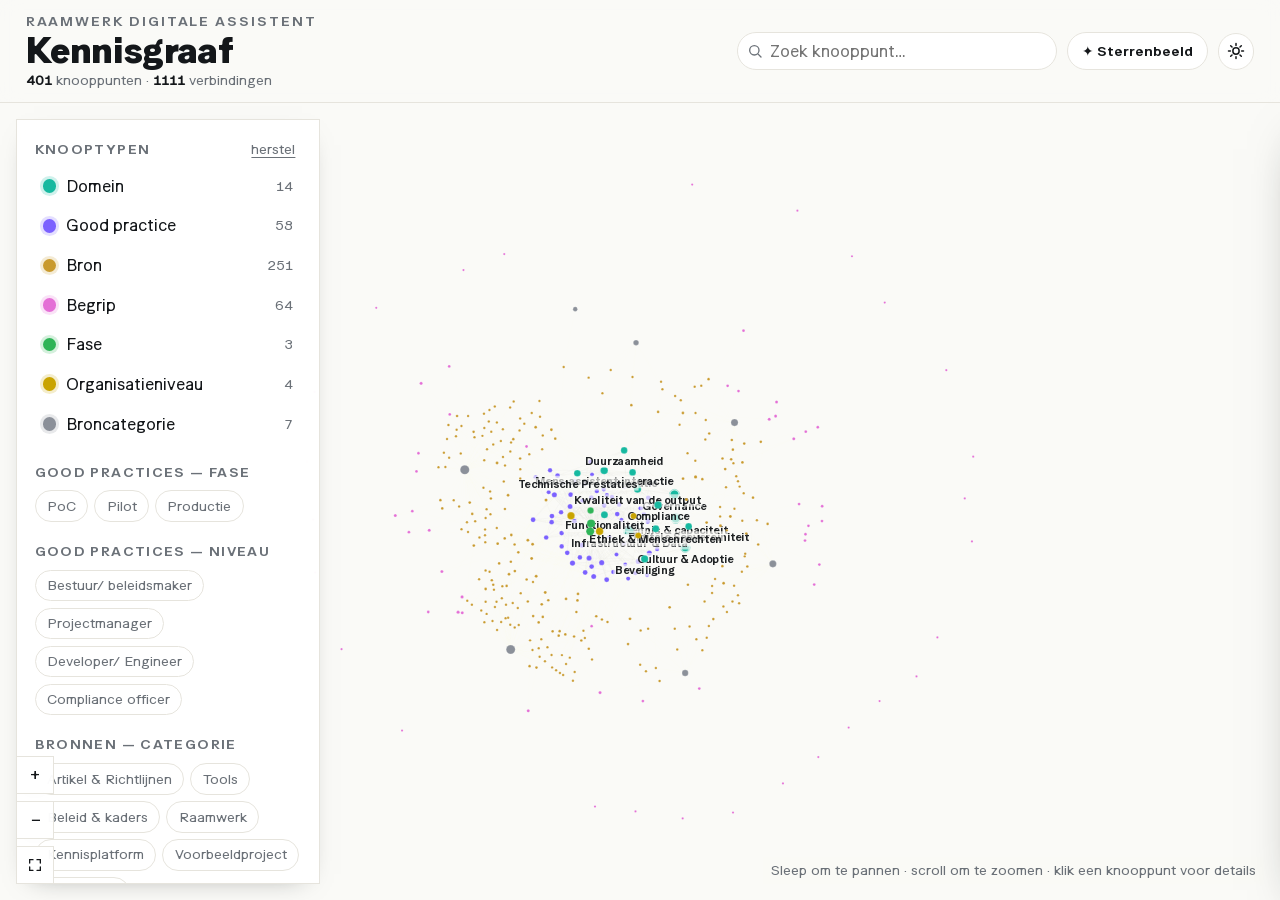
==== kennisgraaf/index.html @ 182a6f9e "add knowledge graph" ====
<!doctype html>
<html lang="nl">
<head>
  <meta charset="utf-8" />
  <meta name="viewport" content="width=device-width, initial-scale=1, viewport-fit=cover" />
  <title>Kennisgraaf — Raamwerk Digitale Assistent</title>
  <meta name="description" content="Interactieve kennisgraaf van het Raamwerk Digitale Assistent: domeinen, good practices, bronnen, begrippen en filters en hun onderlinge verbanden." />

  <!-- no-flash theme: set before first paint -->
  <script>
    (function () {
      try {
        var q = new URLSearchParams(location.search).get('theme');
        var t = (q === 'dark' || q === 'light') ? q : localStorage.getItem('kg-theme');
        if (!t) t = matchMedia('(prefers-color-scheme: dark)').matches ? 'dark' : 'light';
        document.documentElement.setAttribute('data-theme', t);
      } catch (e) {}
    })();
  </script>

  <link rel="preload" href="./fonts/EaseSemiDisplay-Black.woff2" as="font" type="font/woff2" crossorigin />
  <link rel="preload" href="./fonts/EaseDisplay-Regular.woff2" as="font" type="font/woff2" crossorigin />
  <link rel="stylesheet" href="./styles.css" />
</head>
<body>
  <div id="app">
    <!-- ============ top bar ============ -->
    <header class="topbar">
      <div class="brand">
        <span class="eyebrow">Raamwerk Digitale Assistent</span>
        <h1>Kennisgraaf</h1>
        <span class="sub"><b id="count-nodes">0</b> knooppunten · <b id="count-edges">0</b> verbindingen</span>
      </div>

      <div class="topbar-spacer"></div>

      <div class="topbar-tools">
        <div class="search">
          <svg class="ic" width="16" height="16" viewBox="0 0 24 24" fill="none" stroke="currentColor" stroke-width="2" stroke-linecap="round" aria-hidden="true">
            <circle cx="11" cy="11" r="7" /><path d="M21 21l-4.3-4.3" />
          </svg>
          <input id="search" type="search" placeholder="Zoek knooppunt…" autocomplete="off" aria-label="Zoek in de graaf" />
          <div class="search-results" id="search-results" role="listbox"></div>
        </div>

        <a class="switchlink" href="./melkweg.html" title="Sterrenbeeld-weergave (ringen)">✦ Sterrenbeeld</a>

        <button class="iconbtn filters-toggle" id="filters-toggle" aria-label="Toon/verberg filters" title="Filters">
          <svg width="18" height="18" viewBox="0 0 24 24" fill="none" stroke="currentColor" stroke-width="2" stroke-linecap="round" aria-hidden="true">
            <path d="M4 6h16M7 12h10M10 18h4" />
          </svg>
        </button>

        <button class="iconbtn" id="theme-toggle" aria-label="Wissel licht/donker thema" title="Licht / donker">
          <svg class="sun" width="18" height="18" viewBox="0 0 24 24" fill="none" stroke="currentColor" stroke-width="2" stroke-linecap="round" aria-hidden="true">
            <circle cx="12" cy="12" r="4.2" /><path d="M12 2v2.5M12 19.5V22M2 12h2.5M19.5 12H22M4.9 4.9l1.8 1.8M17.3 17.3l1.8 1.8M19.1 4.9l-1.8 1.8M6.7 17.3l-1.8 1.8" />
          </svg>
          <svg class="moon" width="18" height="18" viewBox="0 0 24 24" fill="currentColor" aria-hidden="true">
            <path d="M20 14.5A8 8 0 0 1 9.5 4a.7.7 0 0 0-.95-.86A9.3 9.3 0 1 0 20.86 15.5a.7.7 0 0 0-.86-1z" />
          </svg>
        </button>
      </div>
    </header>

    <!-- ============ stage ============ -->
    <main class="stage">
      <div id="graph"></div>

      <div class="loading" id="loading" aria-live="polite">
        Kennisgraaf laden<span class="dot"></span><span class="dot"></span><span class="dot"></span>
      </div>

      <aside class="rail" id="rail" aria-label="Legenda en filters"></aside>

      <div class="controls" role="group" aria-label="Zoomknoppen">
        <button id="zoom-in" aria-label="Inzoomen" title="Inzoomen">+</button>
        <button id="zoom-out" aria-label="Uitzoomen" title="Uitzoomen">−</button>
        <button id="zoom-fit" aria-label="Passend maken" title="Passend maken">
          <svg width="16" height="16" viewBox="0 0 24 24" fill="none" stroke="currentColor" stroke-width="2" stroke-linecap="round" aria-hidden="true">
            <path d="M4 9V4h5M20 9V4h-5M4 15v5h5M20 15v5h-5" />
          </svg>
        </button>
      </div>

      <div class="hint">Sleep om te pannen · scroll om te zoomen · klik een knooppunt voor details</div>
      <div class="gtip" id="gtip"></div>

      <aside class="panel" id="panel" aria-label="Details" aria-hidden="true"></aside>
    </main>
  </div>

  <!-- force-graph (canvas 2D, d3-force engine) — vendored locally, no external requests -->
  <script src="./vendor/force-graph.min.js"></script>
  <!-- data as a window global (works over http.server AND file://) -->
  <script src="./graph-data.js"></script>
  <!-- app -->
  <script src="./app.js"></script>
</body>
</html>
---- kennisgraaf/styles.css ----
/* =========================================================================
   Kennisgraaf — standalone interactive knowledge graph
   Design language adapted from AP_microsite (editorial: paper/ink + accents,
   fluid type, self-hosted Ease display font, sharp corners, hairline rules).
   ========================================================================= */

/* ---- fonts (self-hosted, relative) ------------------------------------- */
@font-face { font-family:"Ease Display";    src:url("./fonts/EaseDisplay-Regular.woff2") format("woff2");     font-weight:400; font-style:normal; font-display:swap; }
@font-face { font-family:"Ease SemiDisplay"; src:url("./fonts/EaseSemiDisplay-Semibold.woff2") format("woff2"); font-weight:600; font-style:normal; font-display:swap; }
@font-face { font-family:"Ease SemiDisplay"; src:url("./fonts/EaseSemiDisplay-Black.woff2") format("woff2");    font-weight:900; font-style:normal; font-display:swap; }
@font-face { font-family:"DM Sans"; src:url("./fonts/DMSans-Regular.woff2") format("woff2");  font-weight:400; font-style:normal; font-display:swap; }
@font-face { font-family:"DM Sans"; src:url("./fonts/DMSans-SemiBold.woff2") format("woff2"); font-weight:600; font-style:normal; font-display:swap; }
@font-face { font-family:"DM Sans"; src:url("./fonts/DMSans-Bold.woff2") format("woff2");     font-weight:700 900; font-style:normal; font-display:swap; }

/* ---- tokens ------------------------------------------------------------ */
:root {
  --paper:#fafaf7; --ink:#14171a; --muted:#6b7178; --line:#e6e4dd;
  --surface:#ffffff;                 /* raised frosted panels */
  --surface-2:#f4f2ec;

  /* six brand accents */
  --c-teal:#2bebcb; --c-pink:#ff9bfc; --c-gold:#e5c574;
  --c-yellow:#fff347; --c-green:#58eb81; --c-purple:#a187ff;

  /* node-type colours (the primary encoding; read by app.js via getComputedStyle) */
  --node-domain:#17b9a0;     /* teal, darkened for contrast on paper */
  --node-practice:#7b61ff;   /* purple */
  --node-bron:#c99a2e;       /* gold, darkened */
  --node-begrip:#e46fd6;     /* pink, darkened */
  --node-phase:#2fb457;      /* green */
  --node-level:#c9a400;      /* yellow, darkened */
  --node-categorie:#8b9099;  /* grey */

  --font-display:"Ease SemiDisplay","DM Sans",system-ui,sans-serif;
  --font-body:"Ease Display","DM Sans",system-ui,sans-serif;

  --step--1:clamp(.78rem,.74rem + .18vw,.86rem);
  --step-0: clamp(.94rem,.9rem + .2vw,1.02rem);
  --step-1: clamp(1.15rem,1.05rem + .5vw,1.45rem);
  --step-2: clamp(1.5rem,1.25rem + 1.2vw,2.3rem);
  --step-3: clamp(2rem,1.5rem + 2.4vw,3.2rem);

  --space-1:.5rem; --space-2:1rem; --space-3:1.5rem; --space-4:2.5rem;
  --radius:0; --radius-card:2px; --pill:999px;
  --rail-w:19rem; --panel-w:27rem;

  --shadow-panel:0 18px 50px -28px rgba(20,23,26,.55);
  --shadow-float:0 8px 26px -18px rgba(20,23,26,.5);
  color-scheme:light;
}

:root[data-theme="dark"] {
  --paper:#111113; --ink:#f3f3f1; --muted:#9a9b9d; --line:#2c2c31;
  --surface:#1a1a1d; --surface-2:#232327;

  /* keep hue in dark mode (colour == node type) — lifted for contrast on dark paper */
  --node-domain:#3fe6cb; --node-practice:#a794ff; --node-bron:#e5c574;
  --node-begrip:#ff9bfc; --node-phase:#5fe088; --node-level:#f4e04d;
  --node-categorie:#9aa0aa;

  --shadow-panel:0 18px 50px -20px rgba(0,0,0,.7);
  --shadow-float:0 10px 30px -14px rgba(0,0,0,.6);
  color-scheme:dark;
}

/* ---- reset ------------------------------------------------------------- */
*,*::before,*::after { box-sizing:border-box; }
html,body { height:100%; }
body {
  margin:0; overflow:hidden;
  background:var(--paper); color:var(--ink);
  font-family:var(--font-body); font-size:var(--step-0); line-height:1.5;
  -webkit-font-smoothing:antialiased; text-rendering:optimizeLegibility;
}
button { font:inherit; color:inherit; cursor:pointer; background:none; border:none; }
:focus-visible { outline:2.5px solid var(--node-practice); outline-offset:2px; }
::-webkit-scrollbar { width:10px; height:10px; }
::-webkit-scrollbar-thumb { background:color-mix(in srgb,var(--muted) 40%,transparent); border-radius:99px; border:2px solid transparent; background-clip:padding-box; }
::-webkit-scrollbar-track { background:transparent; }

.eyebrow {
  font-family:var(--font-display); font-weight:600; font-size:var(--step--1);
  text-transform:uppercase; letter-spacing:.14em; color:var(--muted);
}

/* ---- app shell --------------------------------------------------------- */
#app { display:grid; grid-template-rows:auto 1fr; height:100vh; height:100dvh; }

/* ---- top bar ----------------------------------------------------------- */
.topbar {
  display:flex; align-items:center; gap:var(--space-3);
  padding:.7rem clamp(1rem,2vw,1.6rem);
  border-bottom:1px solid var(--line);
  background:color-mix(in srgb,var(--paper) 86%,transparent);
  backdrop-filter:saturate(1.2) blur(10px);
  -webkit-backdrop-filter:saturate(1.2) blur(10px);
  z-index:20;
}
.brand { display:flex; flex-direction:column; gap:.1rem; min-width:0; }
.brand h1 {
  margin:0; font-family:var(--font-display); font-weight:900;
  font-size:var(--step-2); line-height:1; letter-spacing:-.02em;
}
.brand .sub { color:var(--muted); font-size:var(--step--1); white-space:nowrap;
  overflow:hidden; text-overflow:ellipsis; }
.brand .sub b { color:var(--ink); font-weight:600; font-variant-numeric:tabular-nums; }

.topbar-spacer { flex:1 1 auto; }
.topbar-tools { display:flex; align-items:center; gap:.6rem; }

/* search */
.search { position:relative; }
.search input {
  width:min(46vw,20rem); padding:.5rem .8rem .5rem 2rem;
  background:var(--surface); color:var(--ink);
  border:1px solid var(--line); border-radius:var(--pill);
  font-family:var(--font-body); font-size:var(--step-0);
  transition:border-color .15s, box-shadow .15s;
}
.search input:focus { border-color:var(--node-practice); box-shadow:0 0 0 3px color-mix(in srgb,var(--node-practice) 22%,transparent); outline:none; }
.search .ic { position:absolute; left:.6rem; top:50%; transform:translateY(-50%); color:var(--muted); pointer-events:none; }
.search-results {
  position:absolute; top:calc(100% + .4rem); left:0; right:0; z-index:40;
  max-height:min(50vh,22rem); overflow:auto;
  background:var(--surface); border:1px solid var(--line);
  box-shadow:var(--shadow-panel); display:none;
}
.search-results.open { display:block; }
.search-results button {
  display:flex; align-items:center; gap:.5rem; width:100%; text-align:left;
  padding:.5rem .7rem; border-bottom:1px solid var(--line); font-size:var(--step--1);
}
.search-results button:last-child { border-bottom:none; }
.search-results button:hover, .search-results button.active { background:var(--surface-2); }
.search-results .type-tag { margin-left:auto; }
.search-empty { padding:.7rem; color:var(--muted); font-size:var(--step--1); }

/* icon buttons in topbar */
.iconbtn {
  display:inline-grid; place-items:center; width:2.3rem; height:2.3rem;
  border:1px solid var(--line); border-radius:var(--pill);
  background:var(--surface); color:var(--ink); transition:background .15s,border-color .15s,transform .1s;
}
.iconbtn:hover { background:var(--surface-2); border-color:var(--muted); }
.iconbtn:active { transform:scale(.94); }
.iconbtn .moon { display:none; }
:root[data-theme="dark"] .iconbtn .sun { display:none; }
:root[data-theme="dark"] .iconbtn .moon { display:block; }

.filters-toggle { display:none; }

.switchlink {
  display:inline-flex; align-items:center; gap:.4rem; white-space:nowrap;
  padding:.5rem .9rem; border:1px solid var(--line); border-radius:var(--pill);
  background:var(--surface); color:var(--ink); text-decoration:none;
  font-family:var(--font-display); font-weight:600; font-size:var(--step--1);
  transition:border-color .15s, background .15s, transform .1s;
}
.switchlink:hover { background:var(--surface-2); border-color:var(--muted); }
.switchlink:active { transform:scale(.97); }

/* ---- stage (graph + floating panels) ----------------------------------- */
.stage { position:relative; overflow:hidden; }
#graph { position:absolute; inset:0; }
#graph canvas { display:block; }

.loading {
  position:absolute; inset:0; display:grid; place-items:center; z-index:5;
  color:var(--muted); font-family:var(--font-display); letter-spacing:.04em;
  transition:opacity .4s; pointer-events:none;
}
.loading.hidden { opacity:0; }
.loading .dot { display:inline-block; width:.5rem; height:.5rem; border-radius:99px;
  background:var(--node-practice); margin:0 .15rem; animation:pulse 1.1s infinite ease-in-out; }
.loading .dot:nth-child(2){ animation-delay:.15s; } .loading .dot:nth-child(3){ animation-delay:.3s; }
@keyframes pulse { 0%,80%,100%{ opacity:.25; transform:scale(.8);} 40%{ opacity:1; transform:scale(1);} }

/* ---- rail (filters + legend) ------------------------------------------ */
.rail {
  position:absolute; top:1rem; left:1rem; z-index:15;
  width:var(--rail-w); max-height:calc(100% - 2rem); overflow:auto;
  padding:1.1rem 1.1rem 1.3rem;
  background:color-mix(in srgb,var(--surface) 90%,transparent);
  backdrop-filter:saturate(1.15) blur(10px); -webkit-backdrop-filter:saturate(1.15) blur(10px);
  border:1px solid var(--line); box-shadow:var(--shadow-float);
}
.rail h2 {
  margin:0 0 .5rem; font-family:var(--font-display); font-weight:600;
  font-size:var(--step--1); text-transform:uppercase; letter-spacing:.1em; color:var(--muted);
}
.rail .group + .group { margin-top:1.2rem; }
.rail .group-head { display:flex; align-items:baseline; justify-content:space-between; }
.rail .reset {
  font-size:var(--step--1); color:var(--muted); text-decoration:underline;
  text-underline-offset:3px; text-transform:none; letter-spacing:0; font-family:var(--font-body);
}
.rail .reset:hover { color:var(--ink); }

/* type filter rows (legend + toggle in one) */
.legend { display:flex; flex-direction:column; gap:.15rem; }
.legrow {
  display:flex; align-items:center; gap:.6rem; width:100%; text-align:left;
  padding:.4rem .5rem; border-radius:var(--radius-card); transition:background .12s;
}
.legrow:hover { background:var(--surface-2); }
.legrow .swatch { width:.85rem; height:.85rem; border-radius:99px; flex:none; box-shadow:0 0 0 3px color-mix(in srgb,var(--sw) 20%,transparent); background:var(--sw); }
.legrow .lbl { font-size:var(--step-0); }
.legrow .cnt { margin-left:auto; color:var(--muted); font-size:var(--step--1); font-variant-numeric:tabular-nums; }
.legrow.off { opacity:.4; }
.legrow.off .swatch { background:var(--muted); box-shadow:none; }

/* pill chips for secondary filters (phases / levels / categories) */
.chips { display:flex; flex-wrap:wrap; gap:.4rem; }
.chip {
  padding:.28rem .7rem; border:1px solid var(--line); border-radius:var(--pill);
  font-size:var(--step--1); color:var(--muted); background:var(--surface);
  transition:all .12s; white-space:nowrap;
}
.chip:hover { border-color:var(--muted); color:var(--ink); }
.chip.on { background:var(--ink); color:var(--paper); border-color:var(--ink); }
.subhint { color:var(--muted); font-size:var(--step--1); margin:.15rem 0 .5rem; }

/* ---- zoom controls ----------------------------------------------------- */
.controls { position:absolute; left:1rem; bottom:1rem; z-index:15; display:flex; flex-direction:column; gap:.4rem; }
.controls button {
  width:2.4rem; height:2.4rem; display:grid; place-items:center;
  background:color-mix(in srgb,var(--surface) 92%,transparent);
  backdrop-filter:blur(8px); -webkit-backdrop-filter:blur(8px);
  border:1px solid var(--line); box-shadow:var(--shadow-float);
  font-size:1.1rem; line-height:1; transition:background .12s,transform .1s;
}
.controls button:hover { background:var(--surface-2); }
.controls button:active { transform:scale(.92); }

.hint {
  position:absolute; right:1rem; bottom:1rem; z-index:12;
  color:var(--muted); font-size:var(--step--1); pointer-events:none;
  background:color-mix(in srgb,var(--paper) 60%,transparent); padding:.2rem .5rem;
  transition:opacity .3s;
}

/* ---- detail panel ------------------------------------------------------ */
.panel {
  position:absolute; top:0; right:0; z-index:18;
  width:min(var(--panel-w),92vw); height:100%;
  background:color-mix(in srgb,var(--surface) 94%,transparent);
  backdrop-filter:saturate(1.15) blur(12px); -webkit-backdrop-filter:saturate(1.15) blur(12px);
  border-left:1px solid var(--line); box-shadow:var(--shadow-panel);
  transform:translateX(100%); transition:transform .32s cubic-bezier(.2,.7,.2,1);
  display:flex; flex-direction:column;
}
.panel.open { transform:translateX(0); }
.panel-head {
  padding:1.1rem 1.2rem .9rem; border-bottom:1px solid var(--line);
  display:flex; align-items:flex-start; gap:.6rem;
}
.panel-head .grow { min-width:0; }
.type-tag {
  display:inline-flex; align-items:center; gap:.4rem;
  font-family:var(--font-display); font-weight:600; font-size:.72rem;
  text-transform:uppercase; letter-spacing:.08em;
  padding:.2rem .55rem; border-radius:var(--pill);
  color:var(--tt-ink,var(--ink)); background:color-mix(in srgb,var(--tt,var(--muted)) 16%,transparent);
}
.type-tag .dot { width:.5rem; height:.5rem; border-radius:99px; background:var(--tt,var(--muted)); }
.panel h2 {
  margin:.55rem 0 0; font-family:var(--font-display); font-weight:900;
  font-size:var(--step-1); line-height:1.1; letter-spacing:-.01em;
}
.panel .close {
  flex:none; width:2rem; height:2rem; display:grid; place-items:center;
  border:1px solid var(--line); border-radius:var(--pill); color:var(--muted);
}
.panel .close:hover { color:var(--ink); background:var(--surface-2); }

.panel-body { padding:1rem 1.2rem 2rem; overflow:auto; flex:1 1 auto; }
.panel-body h3 {
  margin:1.3rem 0 .5rem; font-family:var(--font-display); font-weight:600;
  font-size:var(--step--1); text-transform:uppercase; letter-spacing:.1em; color:var(--muted);
}
.panel-body h3:first-child { margin-top:.2rem; }
.panel-body p { margin:.5rem 0; }
.panel-body .lede { font-size:var(--step-1); line-height:1.45; color:var(--ink); }
.prose p { color:color-mix(in srgb,var(--ink) 88%,var(--muted)); }
.prose ul { margin:.4rem 0 .4rem 1.1rem; padding:0; }
.prose li { margin:.25rem 0; }
.prose strong { font-weight:600; }
.prose table { border-collapse:collapse; width:100%; font-size:var(--step--1); margin:.5rem 0; }
.prose th, .prose td { border:1px solid var(--line); padding:.3rem .5rem; text-align:left; vertical-align:top; }
.prose th { background:var(--surface-2); font-weight:600; }

/* relation chips inside panel */
.rel { display:flex; flex-wrap:wrap; gap:.4rem; }
.rel button {
  display:inline-flex; align-items:center; gap:.4rem; max-width:100%;
  padding:.3rem .6rem; border:1px solid var(--line); border-radius:var(--pill);
  font-size:var(--step--1); background:var(--surface); transition:all .12s;
}
.rel button:hover { border-color:var(--rc,var(--muted)); background:var(--surface-2); }
.rel button .dot { width:.5rem; height:.5rem; border-radius:99px; background:var(--rc,var(--muted)); flex:none; }
.rel button .t { overflow:hidden; text-overflow:ellipsis; white-space:nowrap; }

.openpage {
  display:inline-flex; align-items:center; gap:.5rem; margin-top:1.4rem;
  padding:.6rem 1rem; background:var(--ink); color:var(--paper);
  font-family:var(--font-display); font-weight:600; font-size:var(--step-0);
  border-radius:var(--pill); transition:transform .1s, opacity .15s; text-decoration:none;
}
.openpage:hover { transform:translateY(-1px); opacity:.92; }
.meta-line { color:var(--muted); font-size:var(--step--1); margin-top:.3rem; }
.meta-line a { color:var(--node-practice); text-decoration:none; word-break:break-all; }
.meta-line a:hover { text-decoration:underline; }

/* hover tooltip over canvas */
.gtip {
  position:absolute; z-index:30; pointer-events:none; display:none;
  padding:.35rem .6rem; background:var(--ink); color:var(--paper);
  font-size:var(--step--1); border-radius:2px; box-shadow:var(--shadow-float);
  max-width:16rem; transform:translate(-50%,calc(-100% - 10px));
}
.gtip .tt-type { color:color-mix(in srgb,var(--paper) 65%,transparent); font-size:.7rem;
  text-transform:uppercase; letter-spacing:.08em; }

/* ---- responsive -------------------------------------------------------- */
@media (max-width:820px) {
  .brand .sub { display:none; }
  .filters-toggle { display:inline-grid; }
  .rail {
    inset:auto 1rem 1rem 1rem; top:1rem; width:auto; max-height:70%;
    transform:translateY(0); transition:transform .3s, opacity .3s;
  }
  .rail.collapsed { transform:translateY(12px); opacity:0; pointer-events:none; }
  .search input { width:min(60vw,16rem); }
  .panel { width:100%; }
  .hint { display:none; }
}
@media (max-width:520px) {
  .search input { width:44vw; }
  .brand h1 { font-size:var(--step-1); }
}

/* ---- reduced motion ---------------------------------------------------- */
@media (prefers-reduced-motion:reduce) {
  * { animation-duration:.001ms !important; transition-duration:.001ms !important; }
}
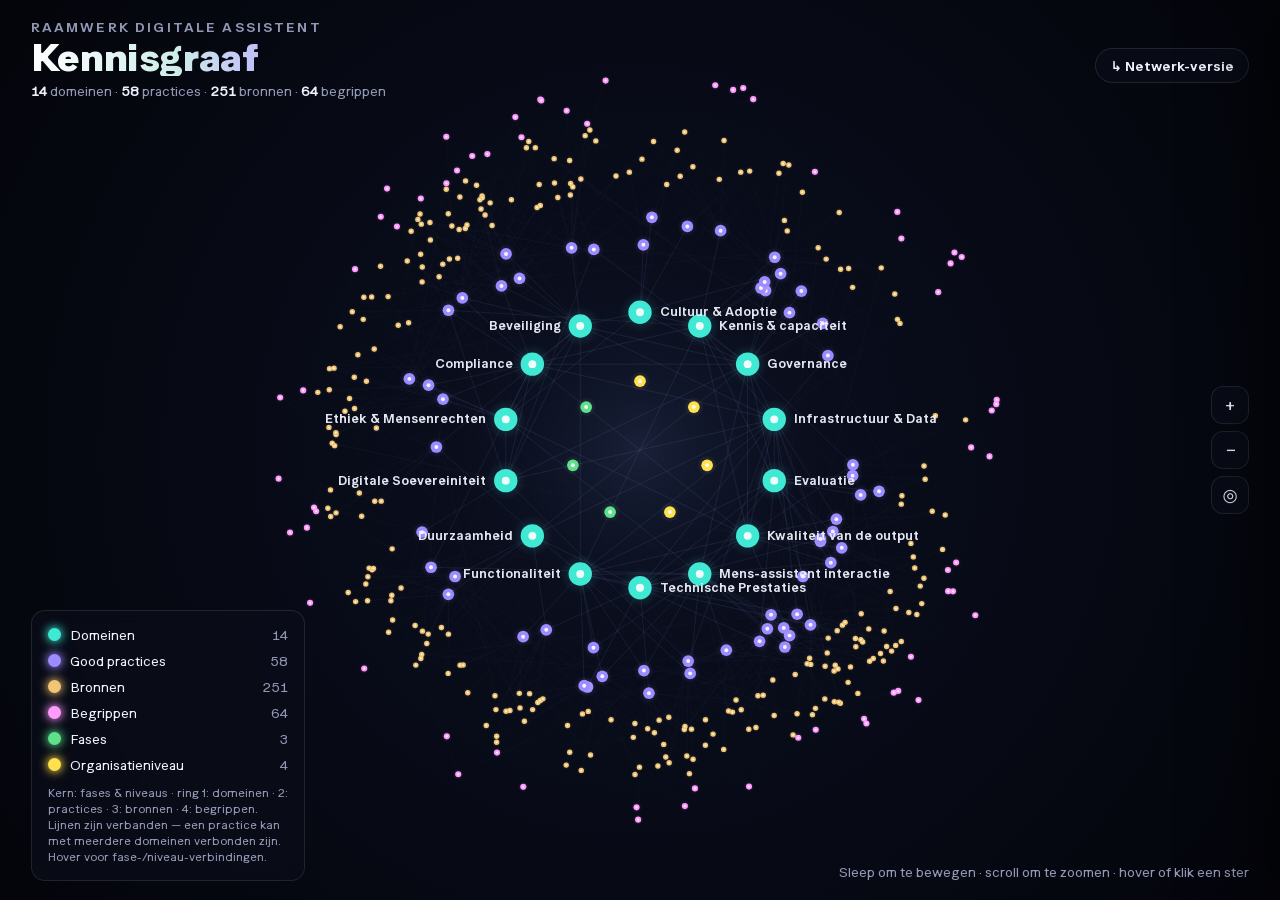
==== commit b73c92f5: "update links" ====
--- a/kennisgraaf/index.html
+++ b/kennisgraaf/index.html
@@ -4,96 +4,47 @@
   <meta charset="utf-8" />
   <meta name="viewport" content="width=device-width, initial-scale=1, viewport-fit=cover" />
   <title>Kennisgraaf — Raamwerk Digitale Assistent</title>
-  <meta name="description" content="Interactieve kennisgraaf van het Raamwerk Digitale Assistent: domeinen, good practices, bronnen, begrippen en filters en hun onderlinge verbanden." />
-
-  <!-- no-flash theme: set before first paint -->
-  <script>
-    (function () {
-      try {
-        var q = new URLSearchParams(location.search).get('theme');
-        var t = (q === 'dark' || q === 'light') ? q : localStorage.getItem('kg-theme');
-        if (!t) t = matchMedia('(prefers-color-scheme: dark)').matches ? 'dark' : 'light';
-        document.documentElement.setAttribute('data-theme', t);
-      } catch (e) {}
-    })();
-  </script>
+  <meta name="description" content="De kennisgraaf als ringen: fases & niveaus in de kern, domeinen, good practices, bronnen en begrippen in ringen daaromheen, met verbindingen als sterrenbeelden." />
 
   <link rel="preload" href="./fonts/EaseSemiDisplay-Black.woff2" as="font" type="font/woff2" crossorigin />
   <link rel="preload" href="./fonts/EaseDisplay-Regular.woff2" as="font" type="font/woff2" crossorigin />
-  <link rel="stylesheet" href="./styles.css" />
+  <link rel="stylesheet" href="./melkweg.css" />
 </head>
 <body>
-  <div id="app">
-    <!-- ============ top bar ============ -->
-    <header class="topbar">
-      <div class="brand">
-        <span class="eyebrow">Raamwerk Digitale Assistent</span>
-        <h1>Kennisgraaf</h1>
-        <span class="sub"><b id="count-nodes">0</b> knooppunten · <b id="count-edges">0</b> verbindingen</span>
-      </div>
+  <canvas id="sky" aria-label="Kennisgraaf als melkwegstelsel"></canvas>
 
-      <div class="topbar-spacer"></div>
+  <header class="lockup">
+    <div class="brand">
+      <p class="eyebrow">Raamwerk Digitale Assistent</p>
+      <h1>Kennisgraaf</h1>
+      <p class="sub"><b id="c-dom">0</b> domeinen · <b id="c-prac">0</b> practices · <b id="c-src">0</b> bronnen · <b id="c-beg">0</b> begrippen</p>
+    </div>
+    <div class="spacer"></div>
+    <a class="switch" href="./netwerk.html">↳ Netwerk-versie</a>
+  </header>
 
-      <div class="topbar-tools">
-        <div class="search">
-          <svg class="ic" width="16" height="16" viewBox="0 0 24 24" fill="none" stroke="currentColor" stroke-width="2" stroke-linecap="round" aria-hidden="true">
-            <circle cx="11" cy="11" r="7" /><path d="M21 21l-4.3-4.3" />
-          </svg>
-          <input id="search" type="search" placeholder="Zoek knooppunt…" autocomplete="off" aria-label="Zoek in de graaf" />
-          <div class="search-results" id="search-results" role="listbox"></div>
-        </div>
-
-        <a class="switchlink" href="./melkweg.html" title="Sterrenbeeld-weergave (ringen)">✦ Sterrenbeeld</a>
-
-        <button class="iconbtn filters-toggle" id="filters-toggle" aria-label="Toon/verberg filters" title="Filters">
-          <svg width="18" height="18" viewBox="0 0 24 24" fill="none" stroke="currentColor" stroke-width="2" stroke-linecap="round" aria-hidden="true">
-            <path d="M4 6h16M7 12h10M10 18h4" />
-          </svg>
-        </button>
-
-        <button class="iconbtn" id="theme-toggle" aria-label="Wissel licht/donker thema" title="Licht / donker">
-          <svg class="sun" width="18" height="18" viewBox="0 0 24 24" fill="none" stroke="currentColor" stroke-width="2" stroke-linecap="round" aria-hidden="true">
-            <circle cx="12" cy="12" r="4.2" /><path d="M12 2v2.5M12 19.5V22M2 12h2.5M19.5 12H22M4.9 4.9l1.8 1.8M17.3 17.3l1.8 1.8M19.1 4.9l-1.8 1.8M6.7 17.3l-1.8 1.8" />
-          </svg>
-          <svg class="moon" width="18" height="18" viewBox="0 0 24 24" fill="currentColor" aria-hidden="true">
-            <path d="M20 14.5A8 8 0 0 1 9.5 4a.7.7 0 0 0-.95-.86A9.3 9.3 0 1 0 20.86 15.5a.7.7 0 0 0-.86-1z" />
-          </svg>
-        </button>
-      </div>
-    </header>
-
-    <!-- ============ stage ============ -->
-    <main class="stage">
-      <div id="graph"></div>
-
-      <div class="loading" id="loading" aria-live="polite">
-        Kennisgraaf laden<span class="dot"></span><span class="dot"></span><span class="dot"></span>
-      </div>
-
-      <aside class="rail" id="rail" aria-label="Legenda en filters"></aside>
-
-      <div class="controls" role="group" aria-label="Zoomknoppen">
-        <button id="zoom-in" aria-label="Inzoomen" title="Inzoomen">+</button>
-        <button id="zoom-out" aria-label="Uitzoomen" title="Uitzoomen">−</button>
-        <button id="zoom-fit" aria-label="Passend maken" title="Passend maken">
-          <svg width="16" height="16" viewBox="0 0 24 24" fill="none" stroke="currentColor" stroke-width="2" stroke-linecap="round" aria-hidden="true">
-            <path d="M4 9V4h5M20 9V4h-5M4 15v5h5M20 15v5h-5" />
-          </svg>
-        </button>
-      </div>
-
-      <div class="hint">Sleep om te pannen · scroll om te zoomen · klik een knooppunt voor details</div>
-      <div class="gtip" id="gtip"></div>
-
-      <aside class="panel" id="panel" aria-label="Details" aria-hidden="true"></aside>
-    </main>
+  <div class="legend">
+    <div class="lg" style="--dc:var(--c-domain)"><span class="dot"></span> Domeinen <span class="cnt">14</span></div>
+    <div class="lg" style="--dc:var(--c-practice)"><span class="dot"></span> Good practices <span class="cnt">58</span></div>
+    <div class="lg" style="--dc:var(--c-source)"><span class="dot"></span> Bronnen <span class="cnt">251</span></div>
+    <div class="lg" style="--dc:var(--c-begrip)"><span class="dot"></span> Begrippen <span class="cnt">64</span></div>
+    <div class="lg" style="--dc:var(--c-phase)"><span class="dot"></span> Fases <span class="cnt">3</span></div>
+    <div class="lg" style="--dc:var(--c-level)"><span class="dot"></span> Organisatieniveau <span class="cnt">4</span></div>
+    <div class="ringnote">Kern: fases &amp; niveaus · ring 1: domeinen · 2: practices · 3: bronnen · 4: begrippen. Lijnen zijn verbanden — een practice kan met meerdere domeinen verbonden zijn. Hover voor fase-/niveau-verbindingen.</div>
   </div>
 
-  <!-- force-graph (canvas 2D, d3-force engine) — vendored locally, no external requests -->
-  <script src="./vendor/force-graph.min.js"></script>
-  <!-- data as a window global (works over http.server AND file://) -->
+  <div class="controls" role="group" aria-label="Zoom">
+    <button id="zoom-in" title="Inzoomen" aria-label="Inzoomen">+</button>
+    <button id="zoom-out" title="Uitzoomen" aria-label="Uitzoomen">−</button>
+    <button id="zoom-reset" title="Herstel aanzicht" aria-label="Herstel aanzicht">◎</button>
+  </div>
+
+  <div class="hint">Sleep om te bewegen · scroll om te zoomen · hover of klik een ster</div>
+  <div class="gtip" id="gtip"></div>
+  <aside class="panel" id="panel" aria-label="Details" aria-hidden="true"></aside>
+  <div class="loading" id="loading">Kennisgraaf laden…</div>
+
   <script src="./graph-data.js"></script>
-  <!-- app -->
-  <script src="./app.js"></script>
+  <script src="./melkweg.js"></script>
 </body>
 </html>
--- a/kennisgraaf/melkweg.css
+++ b/kennisgraaf/melkweg.css
@@ -0,0 +1,174 @@
+/* =========================================================================
+   Kennisgraaf — "Melkweg" (galaxy) view. Dependency-free canvas.
+   Domains form an inner ring, good practices a middle ring, sources the outer
+   ring; constellation lines link practices to their (possibly multiple) domains
+   and to their sources. Dark, modern, star-field aesthetic.
+   ========================================================================= */
+
+@font-face { font-family:"Ease Display";    src:url("./fonts/EaseDisplay-Regular.woff2") format("woff2");     font-weight:400; font-display:swap; }
+@font-face { font-family:"Ease SemiDisplay"; src:url("./fonts/EaseSemiDisplay-Semibold.woff2") format("woff2"); font-weight:600; font-display:swap; }
+@font-face { font-family:"Ease SemiDisplay"; src:url("./fonts/EaseSemiDisplay-Black.woff2") format("woff2");    font-weight:900; font-display:swap; }
+@font-face { font-family:"DM Sans"; src:url("./fonts/DMSans-Regular.woff2") format("woff2");  font-weight:400; font-display:swap; }
+@font-face { font-family:"DM Sans"; src:url("./fonts/DMSans-SemiBold.woff2") format("woff2"); font-weight:600; font-display:swap; }
+
+:root {
+  --space-0:#04050b; --space-1:#080a15;
+  --ink:#eef0fb; --muted:#9298b4; --line:rgba(255,255,255,.10);
+  --c-domain:#3fe9d4; --c-practice:#9d8cff; --c-source:#f0c574;
+  --c-begrip:#ff9bfc; --c-phase:#5fe08a; --c-level:#ffe14d;
+  --glass:rgba(12,14,26,.66);
+  --font-display:"Ease SemiDisplay","DM Sans",system-ui,sans-serif;
+  --font-body:"Ease Display","DM Sans",system-ui,sans-serif;
+  --step--1:clamp(.76rem,.72rem + .18vw,.84rem);
+  --step-0:clamp(.92rem,.88rem + .2vw,1rem);
+  --step-1:clamp(1.15rem,1.05rem + .5vw,1.4rem);
+  --step-2:clamp(1.6rem,1.3rem + 1.4vw,2.4rem);
+  --pill:999px;
+  color-scheme:dark;
+}
+
+*,*::before,*::after { box-sizing:border-box; }
+html,body { height:100%; margin:0; }
+body {
+  overflow:hidden; background:var(--space-0); color:var(--ink);
+  font-family:var(--font-body); font-size:var(--step-0);
+  -webkit-font-smoothing:antialiased;
+}
+button { font:inherit; color:inherit; background:none; border:none; cursor:pointer; }
+:focus-visible { outline:2px solid var(--c-practice); outline-offset:2px; }
+::-webkit-scrollbar { width:9px; }
+::-webkit-scrollbar-thumb { background:rgba(255,255,255,.16); border-radius:99px; border:2px solid transparent; background-clip:padding-box; }
+
+#sky { position:fixed; inset:0; display:block; width:100%; height:100%; cursor:grab; }
+#sky.grabbing { cursor:grabbing; }
+
+/* ---- top lockup ---- */
+.lockup {
+  position:fixed; top:0; left:0; right:0; z-index:10;
+  display:flex; align-items:flex-start; gap:1rem;
+  padding:1.1rem clamp(1rem,2.4vw,2rem); pointer-events:none;
+}
+.lockup .brand { pointer-events:auto; }
+.eyebrow {
+  font-family:var(--font-display); font-weight:600; font-size:var(--step--1);
+  text-transform:uppercase; letter-spacing:.16em; color:var(--muted); margin:0;
+}
+.lockup h1 {
+  margin:.15rem 0 0; font-family:var(--font-display); font-weight:900;
+  font-size:var(--step-2); line-height:1; letter-spacing:-.01em;
+  background:linear-gradient(92deg,#fff, #cfeee9 40%, #b9aaff 75%, #f0c574);
+  -webkit-background-clip:text; background-clip:text; color:transparent;
+}
+.lockup .sub { color:var(--muted); font-size:var(--step--1); margin-top:.35rem; }
+.lockup .sub b { color:var(--ink); font-weight:600; font-variant-numeric:tabular-nums; }
+.lockup .spacer { flex:1 1 auto; }
+.switch {
+  pointer-events:auto; align-self:center;
+  padding:.45rem .9rem; border:1px solid var(--line); border-radius:var(--pill);
+  background:var(--glass); backdrop-filter:blur(8px); -webkit-backdrop-filter:blur(8px);
+  color:var(--ink); font-family:var(--font-display); font-weight:600; font-size:var(--step--1);
+  text-decoration:none; transition:border-color .15s, background .15s; white-space:nowrap;
+}
+.switch:hover { border-color:rgba(255,255,255,.35); }
+
+/* ---- legend ---- */
+.legend {
+  position:fixed; left:clamp(1rem,2.4vw,2rem); bottom:1.2rem; z-index:10;
+  display:flex; flex-direction:column; gap:.5rem;
+  padding:.9rem 1rem; background:var(--glass);
+  backdrop-filter:blur(10px); -webkit-backdrop-filter:blur(10px);
+  border:1px solid var(--line); border-radius:14px;
+}
+.legend .lg { display:flex; align-items:center; gap:.6rem; font-size:var(--step--1); }
+.legend .lg .dot { width:.8rem; height:.8rem; border-radius:99px; box-shadow:0 0 10px 1px var(--dc); background:var(--dc); }
+.legend .lg .cnt { margin-left:auto; color:var(--muted); font-variant-numeric:tabular-nums; padding-left:1rem; }
+.legend .ringnote { color:var(--muted); font-size:.72rem; margin-top:.2rem; max-width:15rem; line-height:1.4; }
+
+.hint {
+  position:fixed; right:clamp(1rem,2.4vw,2rem); bottom:1.2rem; z-index:10;
+  color:var(--muted); font-size:var(--step--1); pointer-events:none; text-align:right;
+}
+
+/* ---- hover tooltip ---- */
+.gtip {
+  position:fixed; z-index:20; pointer-events:none; display:none;
+  padding:.35rem .6rem; background:rgba(6,8,16,.9); color:var(--ink);
+  border:1px solid var(--line); border-radius:6px; font-size:var(--step--1);
+  transform:translate(-50%,calc(-100% - 12px)); max-width:18rem; box-shadow:0 8px 30px rgba(0,0,0,.5);
+}
+.gtip .tt-type { font-size:.68rem; text-transform:uppercase; letter-spacing:.09em; color:var(--muted); }
+
+/* ---- detail panel ---- */
+.panel {
+  position:fixed; top:0; right:0; z-index:15; height:100%;
+  width:min(27rem,92vw);
+  background:linear-gradient(180deg, rgba(12,14,26,.9), rgba(8,10,20,.92));
+  backdrop-filter:blur(16px); -webkit-backdrop-filter:blur(16px);
+  border-left:1px solid var(--line); box-shadow:-20px 0 60px rgba(0,0,0,.5);
+  transform:translateX(100%); transition:transform .34s cubic-bezier(.2,.7,.2,1);
+  display:flex; flex-direction:column;
+}
+.panel.open { transform:translateX(0); }
+.panel-head { padding:1.2rem 1.3rem 1rem; border-bottom:1px solid var(--line); display:flex; gap:.6rem; align-items:flex-start; }
+.panel-head .grow { min-width:0; }
+.type-tag {
+  display:inline-flex; align-items:center; gap:.45rem; font-family:var(--font-display);
+  font-weight:600; font-size:.72rem; text-transform:uppercase; letter-spacing:.08em;
+  padding:.22rem .6rem; border-radius:var(--pill);
+  color:var(--tt); background:color-mix(in srgb,var(--tt) 16%, transparent);
+  box-shadow:inset 0 0 0 1px color-mix(in srgb,var(--tt) 40%, transparent);
+}
+.type-tag .dot { width:.5rem; height:.5rem; border-radius:99px; background:var(--tt); box-shadow:0 0 8px var(--tt); }
+.panel h2 { margin:.6rem 0 0; font-family:var(--font-display); font-weight:900; font-size:var(--step-1); line-height:1.12; }
+.panel .close { flex:none; width:2rem; height:2rem; display:grid; place-items:center; border:1px solid var(--line); border-radius:99px; color:var(--muted); }
+.panel .close:hover { color:var(--ink); background:rgba(255,255,255,.06); }
+.panel-body { padding:1rem 1.3rem 2.5rem; overflow:auto; flex:1; }
+.panel-body h3 { margin:1.3rem 0 .5rem; font-family:var(--font-display); font-weight:600; font-size:var(--step--1); text-transform:uppercase; letter-spacing:.1em; color:var(--muted); }
+.panel-body h3:first-child { margin-top:.2rem; }
+.panel-body .lede { font-size:var(--step-1); line-height:1.45; }
+.prose p { color:color-mix(in srgb,var(--ink) 82%, var(--muted)); margin:.5rem 0; }
+.prose ul { margin:.4rem 0 .4rem 1.1rem; padding:0; } .prose li { margin:.25rem 0; }
+.prose strong { color:var(--ink); font-weight:600; }
+.prose table { border-collapse:collapse; width:100%; font-size:var(--step--1); margin:.5rem 0; }
+.prose th,.prose td { border:1px solid var(--line); padding:.3rem .5rem; text-align:left; vertical-align:top; }
+.rel { display:flex; flex-wrap:wrap; gap:.4rem; }
+.rel button {
+  display:inline-flex; align-items:center; gap:.4rem; max-width:100%;
+  padding:.3rem .6rem; border:1px solid var(--line); border-radius:var(--pill);
+  font-size:var(--step--1); background:rgba(255,255,255,.03); transition:all .12s;
+}
+.rel button:hover { border-color:var(--rc); background:rgba(255,255,255,.07); }
+.rel button .dot { width:.5rem; height:.5rem; border-radius:99px; background:var(--rc); box-shadow:0 0 8px var(--rc); flex:none; }
+.rel button .t { overflow:hidden; text-overflow:ellipsis; white-space:nowrap; }
+.openpage {
+  display:inline-flex; align-items:center; gap:.5rem; margin-top:1.5rem;
+  padding:.6rem 1rem; border-radius:var(--pill); text-decoration:none;
+  font-family:var(--font-display); font-weight:600; color:#06070d;
+  background:linear-gradient(92deg,#cfeee9,#b9aaff); transition:transform .1s, opacity .15s;
+}
+.openpage:hover { transform:translateY(-1px); opacity:.94; }
+.meta-line { color:var(--muted); font-size:var(--step--1); margin-top:.3rem; }
+.meta-line a { color:var(--c-practice); text-decoration:none; word-break:break-all; }
+.meta-line a:hover { text-decoration:underline; }
+
+/* ---- zoom controls ---- */
+.controls { position:fixed; right:clamp(1rem,2.4vw,2rem); top:50%; transform:translateY(-50%); z-index:10; display:flex; flex-direction:column; gap:.4rem; }
+.controls button {
+  width:2.4rem; height:2.4rem; display:grid; place-items:center; font-size:1.1rem;
+  background:var(--glass); backdrop-filter:blur(8px); -webkit-backdrop-filter:blur(8px);
+  border:1px solid var(--line); border-radius:12px; transition:background .12s, transform .1s;
+}
+.controls button:hover { background:rgba(255,255,255,.08); }
+.controls button:active { transform:scale(.92); }
+
+.loading { position:fixed; inset:0; display:grid; place-items:center; z-index:5; color:var(--muted);
+  font-family:var(--font-display); letter-spacing:.05em; transition:opacity .5s; }
+.loading.hidden { opacity:0; pointer-events:none; }
+
+@media (max-width:760px) {
+  .lockup .sub { display:none; }
+  .panel { width:100%; }
+  .controls { top:auto; bottom:1.2rem; right:1rem; transform:none; flex-direction:row; }
+  .hint { display:none; }
+}
+@media (prefers-reduced-motion:reduce) { .loading { transition:none; } }
